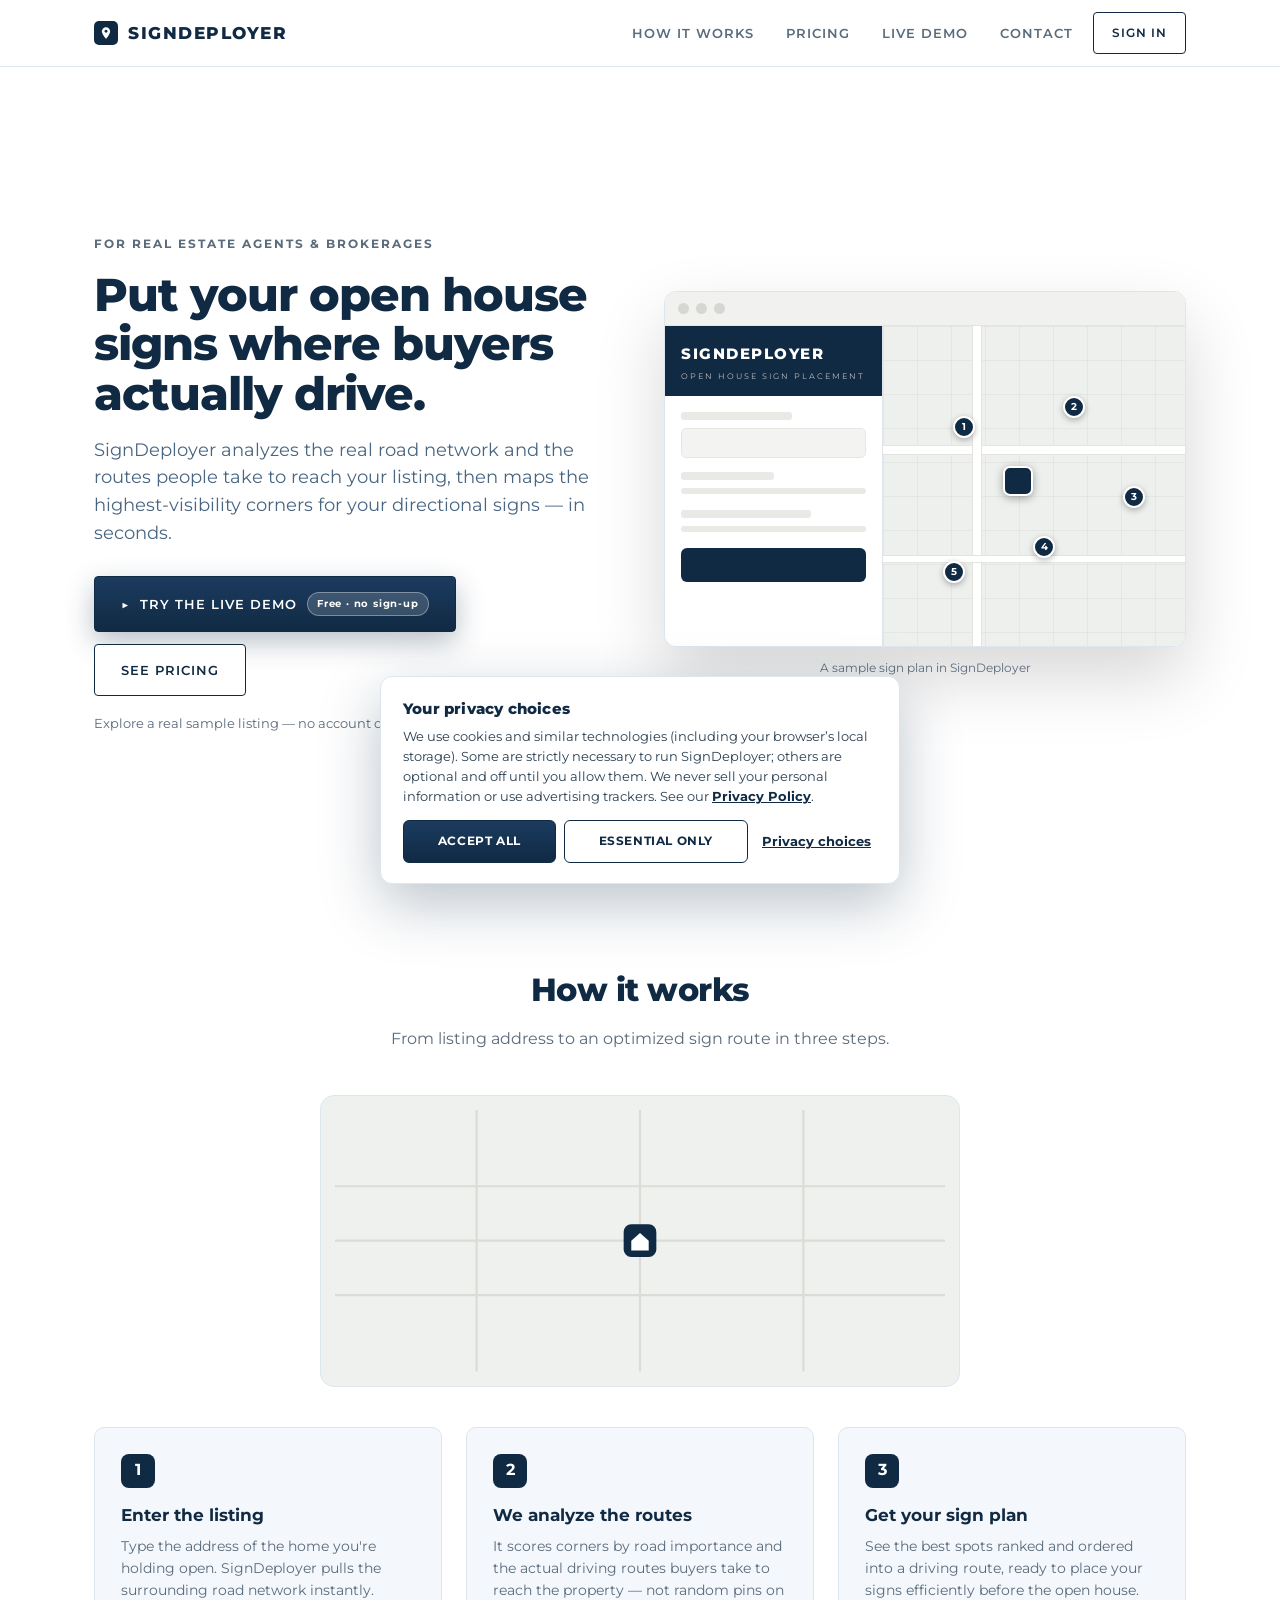
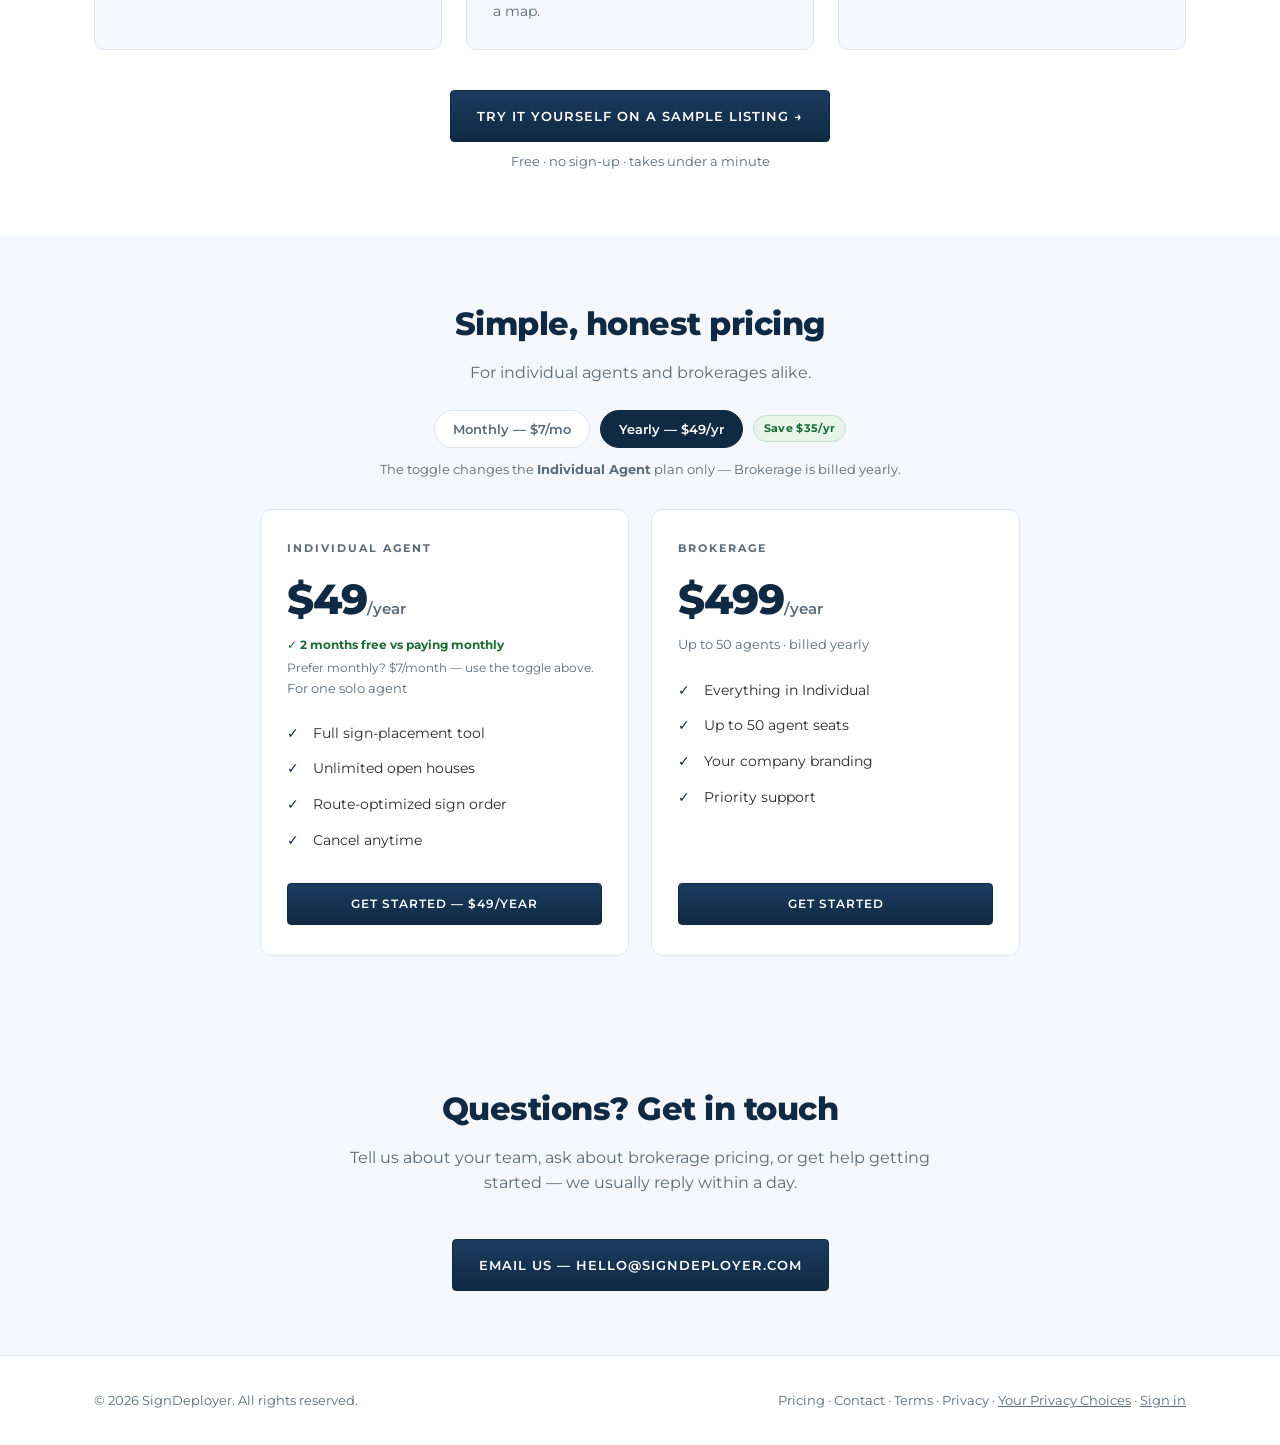
==== index.html @ ac0b3e7b "Add CCPA/CPRA cookie consent + accessibility compliance Adds a granular, opt-in consent system and b" ====
<!DOCTYPE html>
<html lang="en">
<head>
<meta charset="utf-8" />
<meta name="viewport" content="width=device-width, initial-scale=1" />
<title>SignDeployer — Put your open house signs where buyers actually drive</title>
<meta name="description" content="SignDeployer finds the highest-visibility spots for your open house directional signs using smart road and route analysis. Built for real estate agents and brokerages." />
<link rel="icon" href="assets/img/favicon.svg" type="image/svg+xml" />
<!-- Social sharing cards -->
<meta property="og:type" content="website" />
<meta property="og:title" content="SignDeployer — Put your open house signs where buyers actually drive" />
<meta property="og:description" content="Enter a listing address and get the highest-visibility corners for your open house signs, ordered into one driving route. Try the live demo — no sign-up needed." />
<meta property="og:url" content="https://signdeployer.com/" />
<meta property="og:image" content="https://signdeployer.com/assets/img/app-screenshot.png" />
<meta name="twitter:image" content="https://signdeployer.com/assets/img/app-screenshot.png" />
<meta name="twitter:card" content="summary_large_image" />
<meta name="twitter:title" content="SignDeployer — smarter open house sign placement" />
<meta name="twitter:description" content="Map the best corners for your open house signs in seconds. Free live demo." />
<link rel="preconnect" href="https://fonts.googleapis.com">
<link rel="preconnect" href="https://fonts.gstatic.com" crossorigin>
<link href="https://fonts.googleapis.com/css2?family=Montserrat:wght@300;400;500;600;700;800&display=swap" rel="stylesheet">
<style>
  :root{
    --ink:#102a43; --muted:#5a6b7b; --line:#dde6ef; --bg:#ffffff;
    --soft:#f4f7fb; --accent:#2c7be5; --accent-soft:#486581;
  }
  *{ box-sizing:border-box; }
  html{ scroll-behavior:smooth; }
  body{
    margin:0; font-family:'Montserrat',system-ui,-apple-system,sans-serif;
    color:var(--ink); background:var(--bg); line-height:1.55;
    -webkit-font-smoothing:antialiased;
  }
  a{ color:inherit; text-decoration:none; }
  .wrap{ max-width:1140px; margin:0 auto; padding:0 24px; }

  /* ---------- Nav ---------- */
  header.nav{
    position:sticky; top:0; z-index:50;
    background:rgba(255,255,255,0.9); backdrop-filter:blur(10px);
    border-bottom:1px solid var(--line);
  }
  .nav-inner{ display:flex; align-items:center; justify-content:space-between; height:66px; }
  .brand{ display:flex; align-items:center; gap:10px; font-weight:800; letter-spacing:1.5px;
    text-transform:uppercase; font-size:17px; }
  .brand .mark{ width:24px; height:24px; background:var(--ink); border-radius:5px;
    display:flex; align-items:center; justify-content:center; }
  .brand .mark svg{ width:14px; height:14px; }
  .nav-links{ display:flex; align-items:center; gap:8px; }
  .nav-links a.link{ padding:8px 12px; font-size:13px; font-weight:600; color:var(--muted);
    text-transform:uppercase; letter-spacing:1px; }
  .nav-links a.link:hover{ color:var(--ink); }
  .btn{ display:inline-block; cursor:pointer; border:1px solid var(--ink); background:#fff;
    color:var(--ink); font:inherit; font-weight:600; font-size:12px; letter-spacing:1px;
    text-transform:uppercase; padding:11px 18px; border-radius:4px; transition:opacity .15s; }
  .btn:hover{ opacity:.82; }
  .btn.primary{ background:linear-gradient(180deg,#1b3b5f 0%,#102a43 100%); color:#fff; border-color:#102a43; }
  .btn.primary:hover{ opacity:1; box-shadow:0 6px 18px rgba(16,42,67,0.28); }
  .btn.lg{ padding:15px 26px; font-size:13px; }
  .btn.block{ display:block; width:100%; text-align:center; }
  .btn:focus-visible, .linkbtn:focus-visible, a:focus-visible, .nav-links a:focus-visible{ outline:3px solid #2b6cb0; outline-offset:2px; border-radius:3px; }
  /* Skip link: visible on keyboard focus, off-screen otherwise (WCAG 2.4.1) */
  .skip-link{ position:absolute; left:-9999px; top:0; z-index:200; background:var(--ink); color:#fff;
    padding:10px 16px; border-radius:0 0 6px 0; font-size:13px; font-weight:600; }
  .skip-link:focus{ left:0; }
  /* Button that looks like a footer/nav text link (real <button> for a11y) */
  .linkbtn{ background:none; border:none; cursor:pointer; font:inherit; color:inherit;
    padding:0; text-decoration:underline; }
  /* Demo CTA: the primary action on the page — give it extra presence */
  .demo-cta{ display:inline-flex; align-items:center; gap:10px;
    box-shadow:0 10px 28px rgba(16,42,67,0.30); }
  .demo-badge{ background:rgba(255,255,255,.16); border:1px solid rgba(255,255,255,.35);
    font-size:10px; font-weight:700; letter-spacing:.8px; padding:3px 9px; border-radius:14px;
    text-transform:none; }

  /* ---------- Hero ---------- */
  .hero{ min-height:calc(100vh - 66px); min-height:calc(100dvh - 66px);
    display:flex; align-items:center; padding:40px 0; position:relative; }
  .scroll-cue{ position:absolute; left:50%; bottom:20px; transform:translateX(-50%);
    display:flex; flex-direction:column; align-items:center; gap:5px; color:var(--muted);
    font-size:11px; font-weight:700; letter-spacing:1.5px; text-transform:uppercase; text-decoration:none; }
  .scroll-cue:hover{ color:var(--ink); }
  .scroll-cue svg{ width:22px; height:22px; animation:cue-bounce 1.6s ease-in-out infinite; }
  @keyframes cue-bounce{ 0%,100%{ transform:translateY(0); } 50%{ transform:translateY(7px); } }
  .hero-grid{ display:grid; grid-template-columns:1fr 1fr; gap:48px; align-items:center; }
  .eyebrow{ font-size:12px; font-weight:700; letter-spacing:2px; text-transform:uppercase;
    color:var(--muted); margin-bottom:16px; }
  h1{ font-size:46px; line-height:1.08; font-weight:800; letter-spacing:-1px; margin:0 0 18px; }
  .hero p.sub{ font-size:18px; color:var(--accent-soft); margin:0 0 28px; max-width:520px; }
  .hero-cta{ display:flex; gap:12px; flex-wrap:wrap; }
  .trust{ margin-top:18px; font-size:12.5px; color:var(--muted); }

  /* ---------- App preview mockup ---------- */
  .shot{ border-radius:12px; overflow:hidden; border:1px solid var(--line);
    box-shadow:0 30px 70px rgba(0,0,0,.16); background:#fff; }
  .shot img{ display:block; width:100%; height:auto; }
  .shot .chrome{ height:34px; background:#f1f1ef; display:flex; align-items:center; gap:7px;
    padding:0 13px; border-bottom:1px solid var(--line); }
  .shot .chrome i{ width:11px; height:11px; border-radius:50%; background:#d6d6d2; display:block; }
  /* CSS fallback mockup (used until a real screenshot is added) */
  .mock{ display:flex; height:320px; }
  .mock .panel{ width:42%; background:#fff; border-right:1px solid var(--line); padding:0; }
  .mock .band{ background:var(--ink); color:#fff; padding:16px 16px 14px; }
  .mock .band b{ font-size:15px; font-weight:800; letter-spacing:1.5px; text-transform:uppercase; }
  .mock .band span{ display:block; font-size:8px; letter-spacing:2px; color:#bdbdbd; margin-top:3px; text-transform:uppercase; }
  .mock .form{ padding:16px; }
  .mock .lbl{ height:8px; width:60%; background:#e9e9e6; border-radius:3px; margin:0 0 8px; }
  .mock .inp{ height:30px; background:#f3f3f1; border:1px solid #e6e6e3; border-radius:5px; margin-bottom:14px; }
  .mock .bar{ height:6px; background:#e9e9e6; border-radius:4px; margin-bottom:16px; }
  .mock .go{ height:34px; background:var(--ink); border-radius:6px; }
  .mock .map{ flex:1; position:relative;
    background:
      linear-gradient(rgba(0,0,0,.04) 1px, transparent 1px) 0 0/100% 34px,
      linear-gradient(90deg, rgba(0,0,0,.04) 1px, transparent 1px) 0 0/34px 100%,
      #eef0ee; }
  .mock .road{ position:absolute; background:#fff; box-shadow:0 0 0 1px #e3e3e0; }
  .mock .pin{ position:absolute; width:22px; height:22px; border-radius:50%; background:var(--ink);
    border:2px solid #fff; box-shadow:0 2px 6px rgba(0,0,0,.3); color:#fff; font-size:10px;
    font-weight:700; display:flex; align-items:center; justify-content:center; }
  .mock .home{ position:absolute; width:30px; height:30px; border-radius:7px; background:#102a43;
    border:2px solid #fff; box-shadow:0 2px 8px rgba(0,0,0,.35); }

  /* ---------- Sections ---------- */
  section{ padding:64px 0; }
  .section-head{ text-align:center; max-width:640px; margin:0 auto 44px; }
  .section-head h2{ font-size:32px; font-weight:800; letter-spacing:-.5px; margin:0 0 12px; }
  .section-head p{ color:var(--muted); font-size:16px; margin:0; }

  .features{ display:grid; grid-template-columns:repeat(3,1fr); gap:24px; }
  .feat{ background:var(--soft); border:1px solid var(--line); border-radius:10px; padding:26px; }
  .feat .num{ width:34px; height:34px; border-radius:8px; background:var(--ink); color:#fff;
    display:flex; align-items:center; justify-content:center; font-weight:700; margin-bottom:14px; }
  .feat h3{ margin:0 0 8px; font-size:17px; font-weight:700; }
  .feat p{ margin:0; color:var(--muted); font-size:14px; }

  /* ---------- How-it-works animated diagram ---------- */
  .how-anim{ max-width:640px; margin:0 auto 40px; background:#eef1ee;
    border:1px solid var(--line); border-radius:14px; padding:14px; }
  .how-anim svg{ display:block; width:100%; height:auto; }
  .how-anim .route{ fill:none; stroke:var(--ink); stroke-width:2.5; stroke-linecap:round;
    stroke-linejoin:round; stroke-dasharray:1160; stroke-dashoffset:1160;
    animation:draw 7s ease-in-out infinite; }
  @keyframes draw{ 0%,14%{ stroke-dashoffset:1160; } 68%,88%{ stroke-dashoffset:0; }
    100%{ stroke-dashoffset:1160; } }
  .how-anim .pin{ transform-box:fill-box; transform-origin:center; transform:scale(0); opacity:0;
    animation:pop 7s ease-in-out infinite; animation-delay:var(--d,0s); }
  @keyframes pop{ 0%{ transform:scale(0); opacity:0; } 6%{ transform:scale(1.25); opacity:1; }
    10%,86%{ transform:scale(1); opacity:1; } 92%,100%{ transform:scale(0); opacity:0; } }
  .how-anim .home-pulse{ transform-box:fill-box; transform-origin:center;
    animation:home-pulse 7s ease-in-out infinite; }
  @keyframes home-pulse{ 0%,100%{ transform:scale(1); } 50%{ transform:scale(1.12); } }

  /* ---------- Scroll-reveal (only when JS is on, so no-JS still shows) ---------- */
  .js .reveal{ opacity:0; transform:translateY(20px); transition:opacity .65s ease, transform .65s ease; }
  .js .reveal.in{ opacity:1; transform:none; }
  .js .features .feat.reveal:nth-child(1){ transition-delay:.05s; }
  .js .features .feat.reveal:nth-child(2){ transition-delay:.18s; }
  .js .features .feat.reveal:nth-child(3){ transition-delay:.31s; }

  @media (prefers-reduced-motion: reduce){
    .scroll-cue svg, .how-anim .route, .how-anim .pin, .how-anim .home-pulse{ animation:none; }
    .how-anim .pin{ transform:none; opacity:1; }
    .how-anim .route{ stroke-dashoffset:0; }
    .js .reveal{ opacity:1 !important; transform:none !important; transition:none; }
  }

  /* ---------- Pricing ---------- */
  #pricing{ background:var(--soft); }
  .billing-toggle{ display:flex; align-items:center; justify-content:center; gap:10px; margin:-20px 0 34px; }
  .billing-toggle button{ background:#fff; border:1px solid var(--line); cursor:pointer; font:inherit;
    font-weight:600; font-size:13px; padding:8px 18px; border-radius:22px; color:var(--muted); }
  .billing-toggle button.active{ background:var(--ink); color:#fff; border-color:var(--ink); }
  .billing-toggle .save{ font-size:11px; font-weight:700; color:#1b6b34; background:#e7f4ea; border:1px solid #bfe3c8;
    padding:4px 10px; border-radius:20px; letter-spacing:.3px; }
  .toggle-note{ text-align:center; font-size:12.5px; color:var(--muted); margin:-22px 0 30px; }
  .alt-price{ font-size:12px; color:var(--muted); margin:4px 0 0; }
  .plans{ display:grid; grid-template-columns:repeat(2,1fr); gap:22px; align-items:stretch;
    max-width:760px; margin:0 auto; }
  .plan{ background:#fff; border:1px solid var(--line); border-radius:12px; padding:30px 26px;
    display:flex; flex-direction:column; }
  .plan.featured{ border:2px solid var(--ink); box-shadow:0 20px 50px rgba(0,0,0,.10); }
  .plan .tag{ font-size:11px; font-weight:700; letter-spacing:2px; text-transform:uppercase;
    color:var(--muted); }
  .plan .badge{ display:inline-block; background:var(--ink); color:#fff; font-size:10px; font-weight:700;
    letter-spacing:1.5px; text-transform:uppercase; padding:4px 10px; border-radius:20px; margin-bottom:6px; }
  .plan .price{ font-size:42px; font-weight:800; letter-spacing:-1px; margin:10px 0 2px; }
  .save-note{ font-size:12px; font-weight:700; color:#1b6b34; margin:2px 0 0; }
  .plan .price small{ font-size:15px; font-weight:600; color:var(--muted); letter-spacing:0; }
  .plan .seats{ font-size:13px; color:var(--muted); margin-bottom:18px; }
  .plan ul{ list-style:none; padding:0; margin:0 0 24px; flex:1; }
  .plan li{ font-size:14px; padding:7px 0 7px 26px; position:relative; color:#2a2a2a; }
  .plan li::before{ content:"✓"; position:absolute; left:0; color:var(--ink); font-weight:700; }

  /* ---------- Footer ---------- */
  footer{ border-top:1px solid var(--line); padding:34px 0; }
  .foot-inner{ display:flex; align-items:center; justify-content:space-between; flex-wrap:wrap; gap:12px;
    color:var(--muted); font-size:13px; }

  /* ---------- Login modal ---------- */
  .modal-overlay{ position:fixed; inset:0; z-index:100; display:none; align-items:center;
    justify-content:center; background:rgba(10,10,10,.5); backdrop-filter:blur(4px); padding:20px; }
  .modal{ background:#fff; width:100%; max-width:420px; border-radius:10px; overflow:hidden;
    box-shadow:0 24px 60px rgba(0,0,0,.3); }
  .modal .head{ background:var(--ink); color:#fff; padding:18px 24px; font-weight:800; letter-spacing:2px;
    text-transform:uppercase; font-size:15px; }
  .modal .body{ padding:24px; }
  .modal h3{ margin:0 0 6px; font-size:18px; }
  .modal p{ margin:4px 0 14px; color:var(--muted); font-size:13.5px; }
  .modal input, .modal select{ width:100%; padding:13px; border:1px solid #ddd; border-radius:6px; font:inherit;
    margin-bottom:10px; box-sizing:border-box; background:#fff; color:var(--ink); }
  .modal input[readonly]{ background:#f4f7fb; color:var(--muted); }
  .modal .field-label{ font-size:11px; font-weight:700; letter-spacing:1px; text-transform:uppercase;
    color:var(--muted); margin:2px 0 6px; }
  .modal .close{ float:right; cursor:pointer; color:#999; background:none; border:none; font-size:20px;
    line-height:1; }

  /* ---------- Responsive ---------- */
  @media (max-width:880px){
    .hero{ min-height:auto; padding:48px 0 40px; }
    .scroll-cue{ display:none; }
    .hero-grid{ grid-template-columns:1fr; gap:34px; }
    h1{ font-size:36px; }
    .features{ grid-template-columns:1fr; }
    .plans{ grid-template-columns:1fr; max-width:420px; }
    .nav-links a.link.hide-sm{ display:none; }
  }
</style>
<script>document.documentElement.className += ' js';</script>
</head>
<body>
<a class="skip-link" href="#main-content">Skip to main content</a>

<!-- ===================== NAV ===================== -->
<header class="nav">
  <div class="wrap nav-inner">
    <a class="brand" href="/">
      <span class="mark"><svg viewBox="0 0 24 24" fill="none"><path d="M12 2C8 2 5 5 5 9c0 5 7 13 7 13s7-8 7-13c0-4-3-7-7-7z" fill="#fff"/><circle cx="12" cy="9" r="2.4" fill="#102a43"/></svg></span>
      SignDeployer
    </a>
    <nav class="nav-links">
      <a class="link hide-sm" href="#how">How it works</a>
      <a class="link" href="#pricing">Pricing</a>
      <a class="link hide-sm" href="app.html?demo=1">Live demo</a>
      <a class="link hide-sm" href="#contact">Contact</a>
      <button class="btn" id="navLogin" type="button">Sign in</button>
    </nav>
  </div>
</header>

<!-- ===================== HERO ===================== -->
<main id="main-content" tabindex="-1">
<section class="hero">
  <div class="wrap hero-grid">
    <div>
      <div class="eyebrow">For real estate agents &amp; brokerages</div>
      <h1>Put your open house signs where buyers actually drive.</h1>
      <p class="sub">SignDeployer analyzes the real road network and the routes people take to reach your listing, then maps the highest-visibility corners for your directional signs — in seconds.</p>
      <div class="hero-cta">
        <a class="btn primary lg demo-cta" id="heroDemo" href="app.html?demo=1">▶&nbsp; Try the live demo <span class="demo-badge">Free · no sign-up</span></a>
        <a class="btn lg" href="#pricing">See pricing</a>
      </div>
      <div class="trust">Explore a real sample listing — no account or credit card needed.</div>
    </div>

    <!-- App preview: an annotated sample sign plan (assets/img/app-screenshot.svg).
         Replace with a real PNG screenshot (assets/img/app-screenshot.png) any time —
         just change the src. The CSS mockup below is the last-resort fallback. -->
    <div>
    <div class="shot">
      <div class="chrome"><i></i><i></i><i></i></div>
      <img src="assets/img/app-screenshot.svg" alt="SignDeployer app showing a listing with five ranked sign spots and an optimized driving route"
           onerror="this.style.display='none'; document.getElementById('mock').style.display='flex';" />
      <div class="mock" id="mock" style="display:none">
        <div class="panel">
          <div class="band"><b>SignDeployer</b><span>Open House Sign Placement</span></div>
          <div class="form">
            <div class="lbl"></div><div class="inp"></div>
            <div class="lbl" style="width:50%"></div><div class="bar"></div>
            <div class="lbl" style="width:70%"></div><div class="bar"></div>
            <div class="go"></div>
          </div>
        </div>
        <div class="map">
          <div class="road" style="left:0; top:120px; right:0; height:8px;"></div>
          <div class="road" style="left:90px; top:0; bottom:0; width:8px;"></div>
          <div class="road" style="left:0; top:230px; right:0; height:6px;"></div>
          <div class="home" style="left:120px; top:140px;"></div>
          <div class="pin" style="left:70px; top:90px;">1</div>
          <div class="pin" style="left:180px; top:70px;">2</div>
          <div class="pin" style="left:240px; top:160px;">3</div>
          <div class="pin" style="left:150px; top:210px;">4</div>
          <div class="pin" style="left:60px; top:235px;">5</div>
        </div>
      </div>
    </div>
    <div style="text-align:center;font-size:12px;color:var(--muted);margin-top:12px;">A sample sign plan in SignDeployer</div>
    </div>
  </div>
  <a class="scroll-cue" href="#how" aria-label="Scroll to How it works">
    How it works
    <svg viewBox="0 0 24 24" fill="none" aria-hidden="true"><path d="M6 9l6 6 6-6" stroke="currentColor" stroke-width="2.2" stroke-linecap="round" stroke-linejoin="round"/></svg>
  </a>
</section>

<!-- ===================== HOW IT WORKS ===================== -->
<section id="how">
  <div class="wrap">
    <div class="section-head">
      <h2>How it works</h2>
      <p>From listing address to an optimized sign route in three steps.</p>
    </div>

    <!-- Animated diagram: pins drop around the listing, then the driving route draws itself. -->
    <div class="how-anim reveal" aria-hidden="true">
      <svg viewBox="0 0 560 240" xmlns="http://www.w3.org/2000/svg">
        <g stroke="#dcdbd6" stroke-width="2">
          <line x1="0" y1="70" x2="560" y2="70"/>
          <line x1="0" y1="120" x2="560" y2="120"/>
          <line x1="0" y1="170" x2="560" y2="170"/>
          <line x1="130" y1="0" x2="130" y2="240"/>
          <line x1="280" y1="0" x2="280" y2="240"/>
          <line x1="430" y1="0" x2="430" y2="240"/>
        </g>
        <path class="route" d="M280 120 L130 70 L430 60 L480 160 L270 195 L90 165 Z"/>
        <g class="home-pulse">
          <rect x="265" y="105" width="30" height="30" rx="7" fill="#102a43"/>
          <path d="M280 113 l-8 7 v9 h16 v-9 z" fill="#fff"/>
        </g>
        <g class="pin pin1" style="--d:.2s"><circle cx="130" cy="70" r="15" fill="#102a43" stroke="#fff" stroke-width="2.5"/><text x="130" y="75" fill="#fff" font-size="14" font-weight="700" text-anchor="middle" font-family="Montserrat,sans-serif">1</text></g>
        <g class="pin pin2" style="--d:.7s"><circle cx="430" cy="60" r="15" fill="#102a43" stroke="#fff" stroke-width="2.5"/><text x="430" y="65" fill="#fff" font-size="14" font-weight="700" text-anchor="middle" font-family="Montserrat,sans-serif">2</text></g>
        <g class="pin pin3" style="--d:1.2s"><circle cx="480" cy="160" r="15" fill="#102a43" stroke="#fff" stroke-width="2.5"/><text x="480" y="165" fill="#fff" font-size="14" font-weight="700" text-anchor="middle" font-family="Montserrat,sans-serif">3</text></g>
        <g class="pin pin4" style="--d:1.7s"><circle cx="270" cy="195" r="15" fill="#102a43" stroke="#fff" stroke-width="2.5"/><text x="270" y="200" fill="#fff" font-size="14" font-weight="700" text-anchor="middle" font-family="Montserrat,sans-serif">4</text></g>
        <g class="pin pin5" style="--d:2.2s"><circle cx="90" cy="165" r="15" fill="#102a43" stroke="#fff" stroke-width="2.5"/><text x="90" y="170" fill="#fff" font-size="14" font-weight="700" text-anchor="middle" font-family="Montserrat,sans-serif">5</text></g>
      </svg>
    </div>

    <div class="features">
      <div class="feat reveal"><div class="num">1</div><h3>Enter the listing</h3><p>Type the address of the home you're holding open. SignDeployer pulls the surrounding road network instantly.</p></div>
      <div class="feat reveal"><div class="num">2</div><h3>We analyze the routes</h3><p>It scores corners by road importance and the actual driving routes buyers take to reach the property — not random pins on a map.</p></div>
      <div class="feat reveal"><div class="num">3</div><h3>Get your sign plan</h3><p>See the best spots ranked and ordered into a driving route, ready to place your signs efficiently before the open house.</p></div>
    </div>

    <div style="text-align:center;margin-top:40px;">
      <a class="btn primary lg" href="app.html?demo=1">Try it yourself on a sample listing →</a>
      <div class="trust" style="margin-top:10px;">Free · no sign-up · takes under a minute</div>
    </div>
  </div>
</section>

<!-- ===================== PRICING ===================== -->
<section id="pricing">
  <div class="wrap">
    <div class="section-head">
      <h2>Simple, honest pricing</h2>
      <p>For individual agents and brokerages alike.</p>
    </div>

    <div class="billing-toggle" role="group" aria-label="Billing period for the Individual Agent plan">
      <button type="button" id="billMonthly" aria-pressed="false">Monthly — $7/mo</button>
      <button type="button" id="billYearly" class="active" aria-pressed="true">Yearly — $49/yr</button>
      <span class="save">Save $35/yr</span>
    </div>
    <p class="toggle-note">The toggle changes the <b>Individual Agent</b> plan only — Brokerage is billed yearly.</p>

    <div class="plans">

      <div class="plan">
        <div class="tag">Individual Agent</div>
        <div class="price" id="agentPrice">$49<small>/year</small></div>
        <div class="save-note" id="agentSaveNote">✓ 2 months free vs paying monthly</div>
        <div class="alt-price" id="agentAlt">Prefer monthly? $7/month — use the toggle above.</div>
        <div class="seats">For one solo agent</div>
        <ul>
          <li>Full sign-placement tool</li>
          <li>Unlimited open houses</li>
          <li>Route-optimized sign order</li>
          <li>Cancel anytime</li>
        </ul>
        <button class="btn primary block" id="agentCta" data-plan="agent" type="button">Get started — $49/year</button>
      </div>

      <div class="plan">
        <div class="tag">Brokerage</div>
        <div class="price">$499<small>/year</small></div>
        <div class="seats">Up to 50 agents · billed yearly</div>
        <ul>
          <li>Everything in Individual</li>
          <li>Up to 50 agent seats</li>
          <li>Your company branding</li>
          <li>Priority support</li>
        </ul>
        <button class="btn primary block" data-plan="brokerage" type="button">Get started</button>
      </div>

    </div>
  </div>
</section>

<!-- ===================== CONTACT ===================== -->
<section id="contact" style="background:var(--soft);">
  <div class="wrap">
    <div class="section-head">
      <h2>Questions? Get in touch</h2>
      <p>Tell us about your team, ask about brokerage pricing, or get help getting started — we usually reply within a day.</p>
    </div>
    <div style="text-align:center;">
      <a class="btn primary lg" href="mailto:hello@signdeployer.com">Email us — hello@signdeployer.com</a>
    </div>
  </div>
</section>

</main>

<!-- ===================== FOOTER ===================== -->
<footer>
  <div class="wrap foot-inner">
    <div>© <span id="year"></span> SignDeployer. All rights reserved.</div>
    <div><a href="#pricing" class="link">Pricing</a> · <a href="#contact" class="link">Contact</a> · <a href="/terms.html" class="link">Terms</a> · <a href="/privacy.html" class="link">Privacy</a> · <button class="linkbtn" type="button" data-sd-privacy-choices>Your Privacy Choices</button> · <button id="footLogin" class="linkbtn" type="button">Sign in</button></div>
  </div>
</footer>

<!-- ===================== LOGIN MODAL ===================== -->
<div class="modal-overlay" id="loginModal">
  <div class="modal" role="dialog" aria-modal="true" aria-labelledby="modalTitle">
    <div class="head">SignDeployer</div>
    <div class="body">
      <button class="close" id="modalClose" type="button" aria-label="Close">&times;</button>
      <h3 id="modalTitle">Sign in</h3>
      <p id="modalSub">Enter your email and we'll send you a secure sign-in link.</p>
      <form id="loginForm">
        <div id="bizFields" style="display:none">
          <input id="bizName" type="text" placeholder="Company / brokerage name" autocomplete="organization" />
          <input id="bizContact" type="text" placeholder="Your full name" autocomplete="name" />
          <input id="bizPhone" type="tel" placeholder="Phone number" autocomplete="tel" />
          <select id="bizTeam">
            <option value="">Approx. team size…</option>
            <option>1–5 agents</option>
            <option>6–10 agents</option>
            <option>11–25 agents</option>
            <option>26–50 agents</option>
            <option>50+ agents</option>
          </select>
        </div>
        <input id="loginEmail" type="email" required placeholder="you@brokerage.com" autocomplete="email" />
        <button class="btn primary block" type="submit" id="loginSubmit">Email me a link</button>
      </form>
      <p id="loginMsg" style="min-height:18px;font-size:13px;margin-top:10px"></p>
    </div>
  </div>
</div>

<script>document.getElementById('year').textContent = new Date().getFullYear();</script>
<script>
/* Reveal sections as they scroll into view (How-it-works steps + diagram). */
(function(){
  var els = document.querySelectorAll('.reveal');
  if(!els.length) return;
  if(!('IntersectionObserver' in window)){ els.forEach(function(e){ e.classList.add('in'); }); return; }
  var io = new IntersectionObserver(function(entries){
    entries.forEach(function(en){ if(en.isIntersecting){ en.target.classList.add('in'); io.unobserve(en.target); } });
  }, { threshold:0.2 });
  els.forEach(function(e){ io.observe(e); });
})();
</script>
<script src="https://cdn.jsdelivr.net/npm/@supabase/supabase-js@2.45.0/dist/umd/supabase.min.js"></script>
<script src="assets/js/config.js"></script>
<script src="assets/js/consent.js"></script>
<script src="assets/js/landing.js"></script>
</body>
</html>
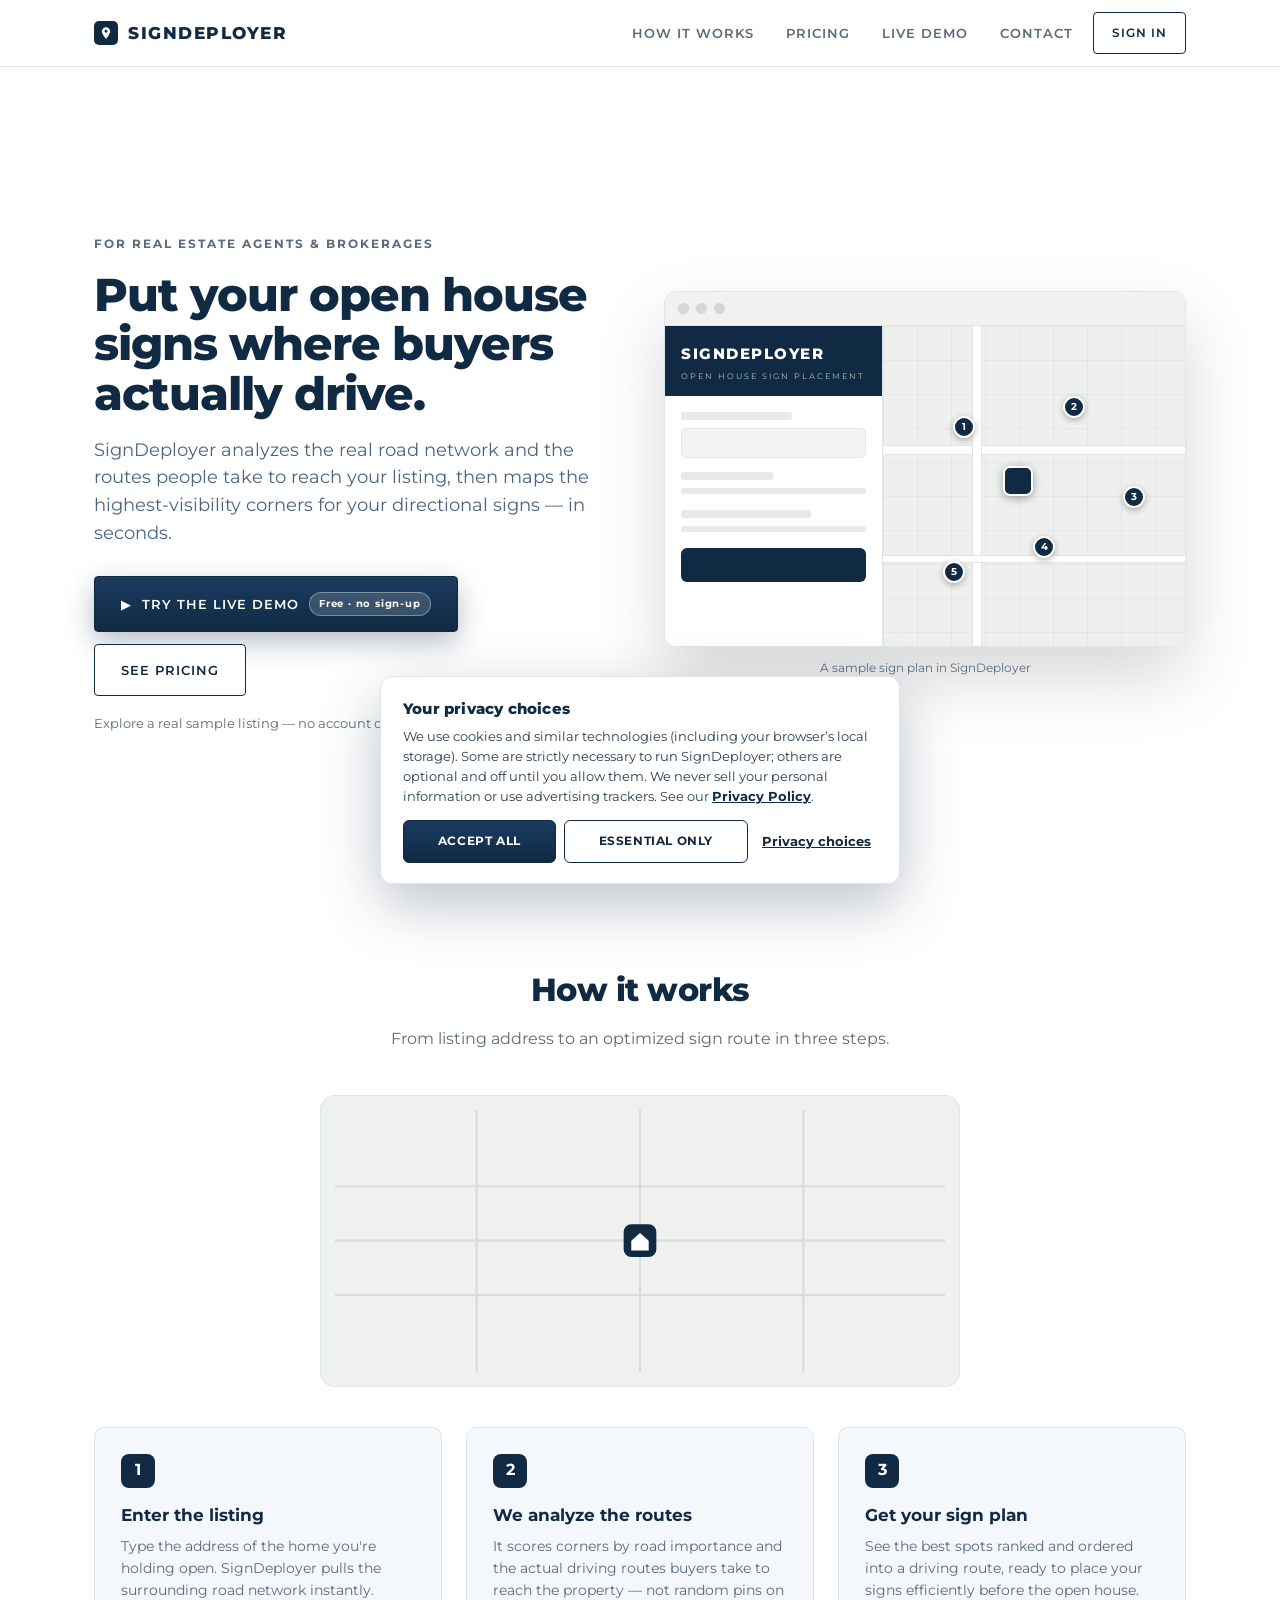
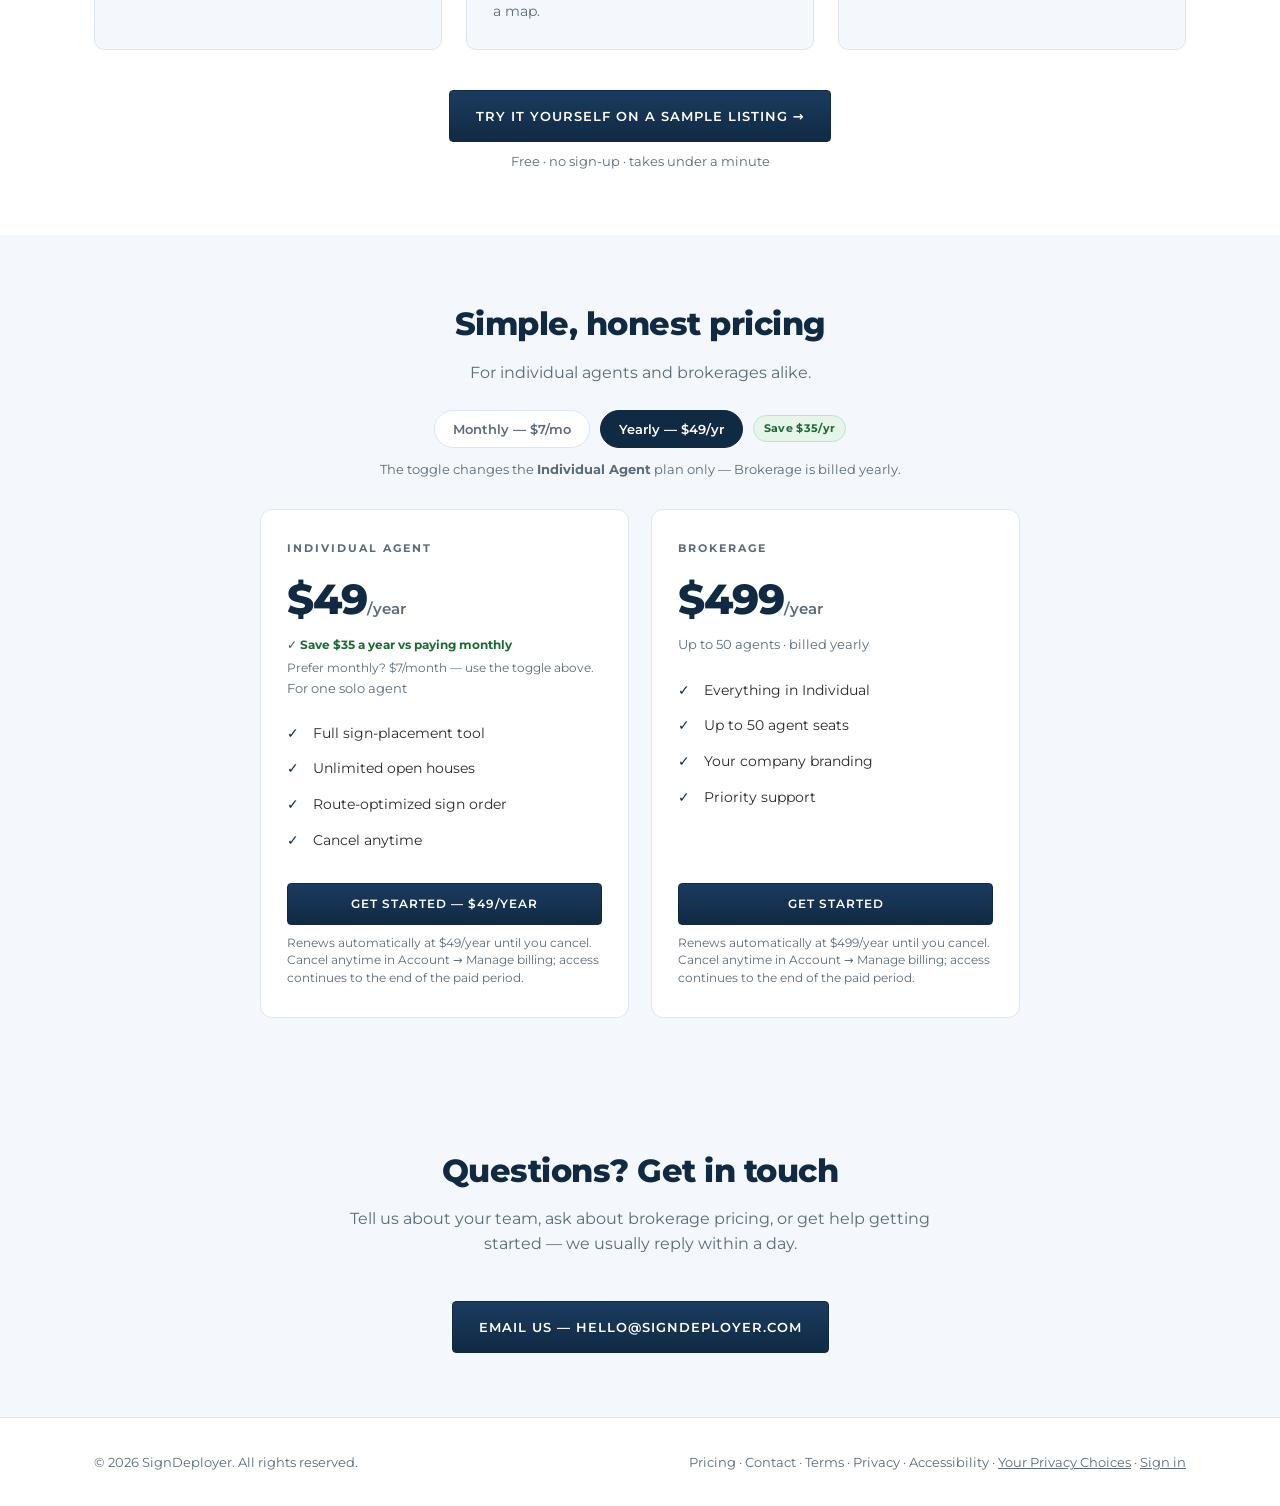
==== commit d9b20987: "Close remaining legal-exposure vectors: self-hosted assets, ADA fixes, ARL, arbitration Adversarial " ====
--- a/index.html
+++ b/index.html
@@ -16,9 +16,7 @@
 <meta name="twitter:card" content="summary_large_image" />
 <meta name="twitter:title" content="SignDeployer — smarter open house sign placement" />
 <meta name="twitter:description" content="Map the best corners for your open house signs in seconds. Free live demo." />
-<link rel="preconnect" href="https://fonts.googleapis.com">
-<link rel="preconnect" href="https://fonts.gstatic.com" crossorigin>
-<link href="https://fonts.googleapis.com/css2?family=Montserrat:wght@300;400;500;600;700;800&display=swap" rel="stylesheet">
+<link href="assets/css/fonts.css" rel="stylesheet">
 <style>
   :root{
     --ink:#102a43; --muted:#5a6b7b; --line:#dde6ef; --bg:#ffffff;
@@ -185,6 +183,8 @@
     letter-spacing:1.5px; text-transform:uppercase; padding:4px 10px; border-radius:20px; margin-bottom:6px; }
   .plan .price{ font-size:42px; font-weight:800; letter-spacing:-1px; margin:10px 0 2px; }
   .save-note{ font-size:12px; font-weight:700; color:#1b6b34; margin:2px 0 0; }
+  /* Auto-renewal disclosure (California ARL: clear + conspicuous, adjacent to the CTA) */
+  .renew-note{ font-size:11.5px; color:var(--muted); margin:10px 0 0; line-height:1.5; }
   .plan .price small{ font-size:15px; font-weight:600; color:var(--muted); letter-spacing:0; }
   .plan .seats{ font-size:13px; color:var(--muted); margin-bottom:18px; }
   .plan ul{ list-style:none; padding:0; margin:0 0 24px; flex:1; }
@@ -213,6 +213,11 @@
     color:var(--muted); margin:2px 0 6px; }
   .modal .close{ float:right; cursor:pointer; color:#999; background:none; border:none; font-size:20px;
     line-height:1; }
+  /* Visually hidden but available to screen readers (labels for the modal fields) */
+  .sr-only{ position:absolute; width:1px; height:1px; padding:0; margin:-1px; overflow:hidden;
+    clip:rect(0,0,0,0); white-space:nowrap; border:0; }
+  .modal .assent{ font-size:11.5px; color:var(--muted); margin:10px 0 0; }
+  .modal .assent a{ text-decoration:underline; font-weight:600; }
 
   /* ---------- Responsive ---------- */
   @media (max-width:880px){
@@ -234,7 +239,7 @@
 <header class="nav">
   <div class="wrap nav-inner">
     <a class="brand" href="/">
-      <span class="mark"><svg viewBox="0 0 24 24" fill="none"><path d="M12 2C8 2 5 5 5 9c0 5 7 13 7 13s7-8 7-13c0-4-3-7-7-7z" fill="#fff"/><circle cx="12" cy="9" r="2.4" fill="#102a43"/></svg></span>
+      <span class="mark"><svg viewBox="0 0 24 24" fill="none" aria-hidden="true"><path d="M12 2C8 2 5 5 5 9c0 5 7 13 7 13s7-8 7-13c0-4-3-7-7-7z" fill="#fff"/><circle cx="12" cy="9" r="2.4" fill="#102a43"/></svg></span>
       SignDeployer
     </a>
     <nav class="nav-links">
@@ -270,7 +275,7 @@
       <div class="chrome"><i></i><i></i><i></i></div>
       <img src="assets/img/app-screenshot.svg" alt="SignDeployer app showing a listing with five ranked sign spots and an optimized driving route"
            onerror="this.style.display='none'; document.getElementById('mock').style.display='flex';" />
-      <div class="mock" id="mock" style="display:none">
+      <div class="mock" id="mock" style="display:none" aria-hidden="true">
         <div class="panel">
           <div class="band"><b>SignDeployer</b><span>Open House Sign Placement</span></div>
           <div class="form">
@@ -367,7 +372,7 @@
       <div class="plan">
         <div class="tag">Individual Agent</div>
         <div class="price" id="agentPrice">$49<small>/year</small></div>
-        <div class="save-note" id="agentSaveNote">✓ 2 months free vs paying monthly</div>
+        <div class="save-note" id="agentSaveNote">✓ Save $35 a year vs paying monthly</div>
         <div class="alt-price" id="agentAlt">Prefer monthly? $7/month — use the toggle above.</div>
         <div class="seats">For one solo agent</div>
         <ul>
@@ -377,6 +382,8 @@
           <li>Cancel anytime</li>
         </ul>
         <button class="btn primary block" id="agentCta" data-plan="agent" type="button">Get started — $49/year</button>
+        <p class="renew-note" id="agentRenew">Renews automatically at $49/year until you cancel. Cancel anytime in
+        Account → Manage billing; access continues to the end of the paid period.</p>
       </div>
 
       <div class="plan">
@@ -390,6 +397,8 @@
           <li>Priority support</li>
         </ul>
         <button class="btn primary block" data-plan="brokerage" type="button">Get started</button>
+        <p class="renew-note">Renews automatically at $499/year until you cancel. Cancel anytime in
+        Account → Manage billing; access continues to the end of the paid period.</p>
       </div>
 
     </div>
@@ -415,7 +424,7 @@
 <footer>
   <div class="wrap foot-inner">
     <div>© <span id="year"></span> SignDeployer. All rights reserved.</div>
-    <div><a href="#pricing" class="link">Pricing</a> · <a href="#contact" class="link">Contact</a> · <a href="/terms.html" class="link">Terms</a> · <a href="/privacy.html" class="link">Privacy</a> · <button class="linkbtn" type="button" data-sd-privacy-choices>Your Privacy Choices</button> · <button id="footLogin" class="linkbtn" type="button">Sign in</button></div>
+    <div><a href="#pricing" class="link">Pricing</a> · <a href="#contact" class="link">Contact</a> · <a href="/terms.html" class="link">Terms</a> · <a href="/privacy.html" class="link">Privacy</a> · <a href="/accessibility.html" class="link">Accessibility</a> · <button class="linkbtn" type="button" data-sd-privacy-choices>Your Privacy Choices</button> · <button id="footLogin" class="linkbtn" type="button">Sign in</button></div>
   </div>
 </footer>
 
@@ -429,9 +438,13 @@
       <p id="modalSub">Enter your email and we'll send you a secure sign-in link.</p>
       <form id="loginForm">
         <div id="bizFields" style="display:none">
+          <label class="sr-only" for="bizName">Company or brokerage name</label>
           <input id="bizName" type="text" placeholder="Company / brokerage name" autocomplete="organization" />
+          <label class="sr-only" for="bizContact">Your full name</label>
           <input id="bizContact" type="text" placeholder="Your full name" autocomplete="name" />
+          <label class="sr-only" for="bizPhone">Phone number</label>
           <input id="bizPhone" type="tel" placeholder="Phone number" autocomplete="tel" />
+          <label class="sr-only" for="bizTeam">Approximate team size</label>
           <select id="bizTeam">
             <option value="">Approx. team size…</option>
             <option>1–5 agents</option>
@@ -441,8 +454,11 @@
             <option>50+ agents</option>
           </select>
         </div>
+        <label class="sr-only" for="loginEmail">Email address</label>
         <input id="loginEmail" type="email" required placeholder="you@brokerage.com" autocomplete="email" />
         <button class="btn primary block" type="submit" id="loginSubmit">Email me a link</button>
+        <p class="assent">By continuing, you agree to our <a href="/terms.html">Terms of Service</a> (including its
+        arbitration provision) and acknowledge our <a href="/privacy.html">Privacy Policy</a>.</p>
       </form>
       <p id="loginMsg" style="min-height:18px;font-size:13px;margin-top:10px"></p>
     </div>
@@ -462,7 +478,7 @@
   els.forEach(function(e){ io.observe(e); });
 })();
 </script>
-<script src="https://cdn.jsdelivr.net/npm/@supabase/supabase-js@2.45.0/dist/umd/supabase.min.js"></script>
+<script src="assets/vendor/supabase.js"></script>
 <script src="assets/js/config.js"></script>
 <script src="assets/js/consent.js"></script>
 <script src="assets/js/landing.js"></script>
--- a/assets/css/fonts.css
+++ b/assets/css/fonts.css
@@ -0,0 +1,19 @@
+/* Montserrat — self-hosted variable font (weights 300–800).
+ * Served from our own origin so no visitor data (IP, referrer) is ever sent
+ * to Google Fonts. Files extracted from the official Google Fonts release. */
+@font-face {
+  font-family: 'Montserrat';
+  font-style: normal;
+  font-weight: 300 800;
+  font-display: swap;
+  src: url('../fonts/montserrat-vf-latin.woff2') format('woff2');
+  unicode-range: U+0000-00FF, U+0131, U+0152-0153, U+02BB-02BC, U+02C6, U+02DA, U+02DC, U+0304, U+0308, U+0329, U+2000-206F, U+20AC, U+2122, U+2191, U+2193, U+2212, U+2215, U+FEFF, U+FFFD;
+}
+@font-face {
+  font-family: 'Montserrat';
+  font-style: normal;
+  font-weight: 300 800;
+  font-display: swap;
+  src: url('../fonts/montserrat-vf-latin-ext.woff2') format('woff2');
+  unicode-range: U+0100-02BA, U+02BD-02C5, U+02C7-02CC, U+02CE-02D7, U+02DD-02FF, U+0304, U+0308, U+0329, U+1D00-1DBF, U+1E00-1E9F, U+1EF2-1EFF, U+2020, U+20A0-20AB, U+20AD-20C0, U+2113, U+2C60-2C7F, U+A720-A7FF;
+}
